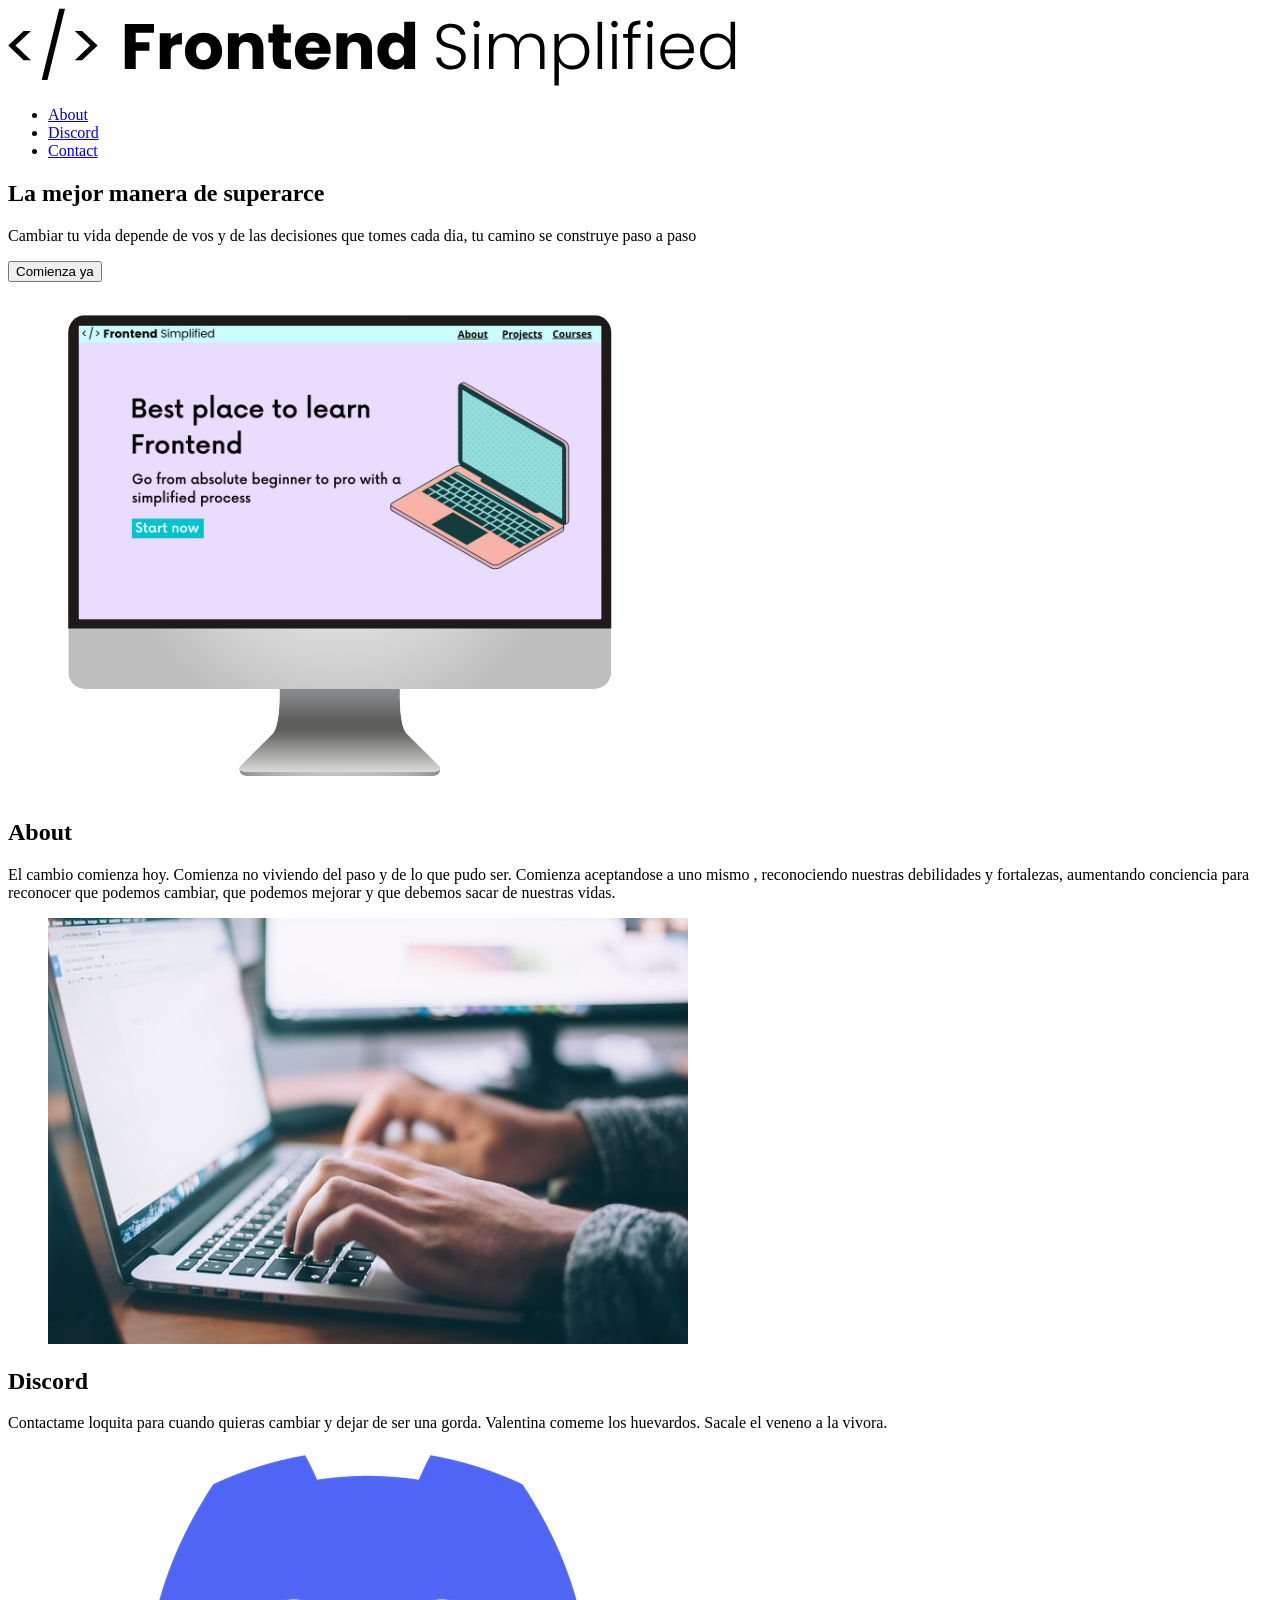
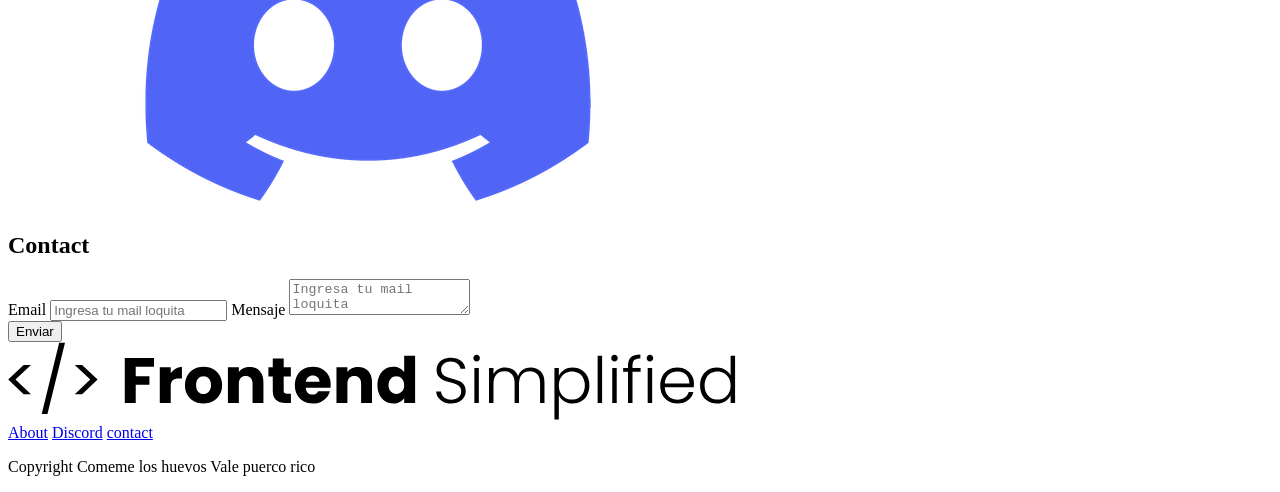
==== pagina12.html @ a51cc314 "ponete loquita" ====
<!DOCTYPE html>
<html lang="en">
<head>
    <meta charset="UTF-8">
    <meta name="viewport" content="width=device-width, initial-scale=1.0">
    <title>Document</title>
</head>
<body>
    <section>
        <nav>
            <img src="./HTML Practise Assets/FES.svg" alt="">
            <ul>
                <li><a href="#about">About</a></li>
                <li><a href="#discord">Discord</a></li>
                <li><a href="#contact">Contact</a></li>
            </ul>
        </nav>
        <header>
            <div>
                <h1>La mejor manera de superarce</h1>
                <p>Cambiar tu vida depende de vos y de las decisiones que tomes cada dia, tu camino se construye paso a paso</p>
                <button>Comienza ya</button>
            </div>
            <figure>
                <img src="./HTML Practise Assets/laptop.png" alt="Home Page Img">
            </figure>
        </header>
    </section>

    <main>
        <section id="about"></section>
          <h2>About</h2>
          <div>
            <p>El cambio comienza hoy.
               Comienza no viviendo del paso y de lo que pudo ser.
               Comienza aceptandose a uno mismo , reconociendo nuestras debilidades y fortalezas, aumentando conciencia para reconocer que podemos cambiar, que podemos mejorar y que debemos sacar de nuestras vidas.
            </p>
          </div> 
          <figure>
            <img src="./HTML Practise Assets/about.jpg" alt="">
          </figure>

        <section id="discord"></section>
          <h2>Discord</h2>
          <div>
            <p>Contactame loquita para cuando quieras cambiar y dejar de ser una gorda.
               Valentina comeme los huevardos.
               Sacale el veneno a la vivora.   
            </p>
          </div>
          <figure>
            <img src="./HTML Practise Assets/discord.png" alt="">
          </figure>

        <section id="contact"></section>
          <h2>Contact</h2>
          <form action="">
            <span>Email</span>
            <input type="text" placeholder="Ingresa tu mail loquita">
            <span>Mensaje</span>
            <textarea type="text" placeholder="Ingresa tu mail loquita"></textarea>
            </form>     
          <button>Enviar</button>

    </main>

    <footer>
        <img src="./HTML Practise Assets/FES.svg" alt="">
        <div>
            <a href="about">About</a>
            <a href="discord">Discord</a>
            <a href="Cotact">contact</a>
        </div>
        <p>Copyright Comeme los huevos Vale puerco rico</p>
    </footer>
</body>
</html>
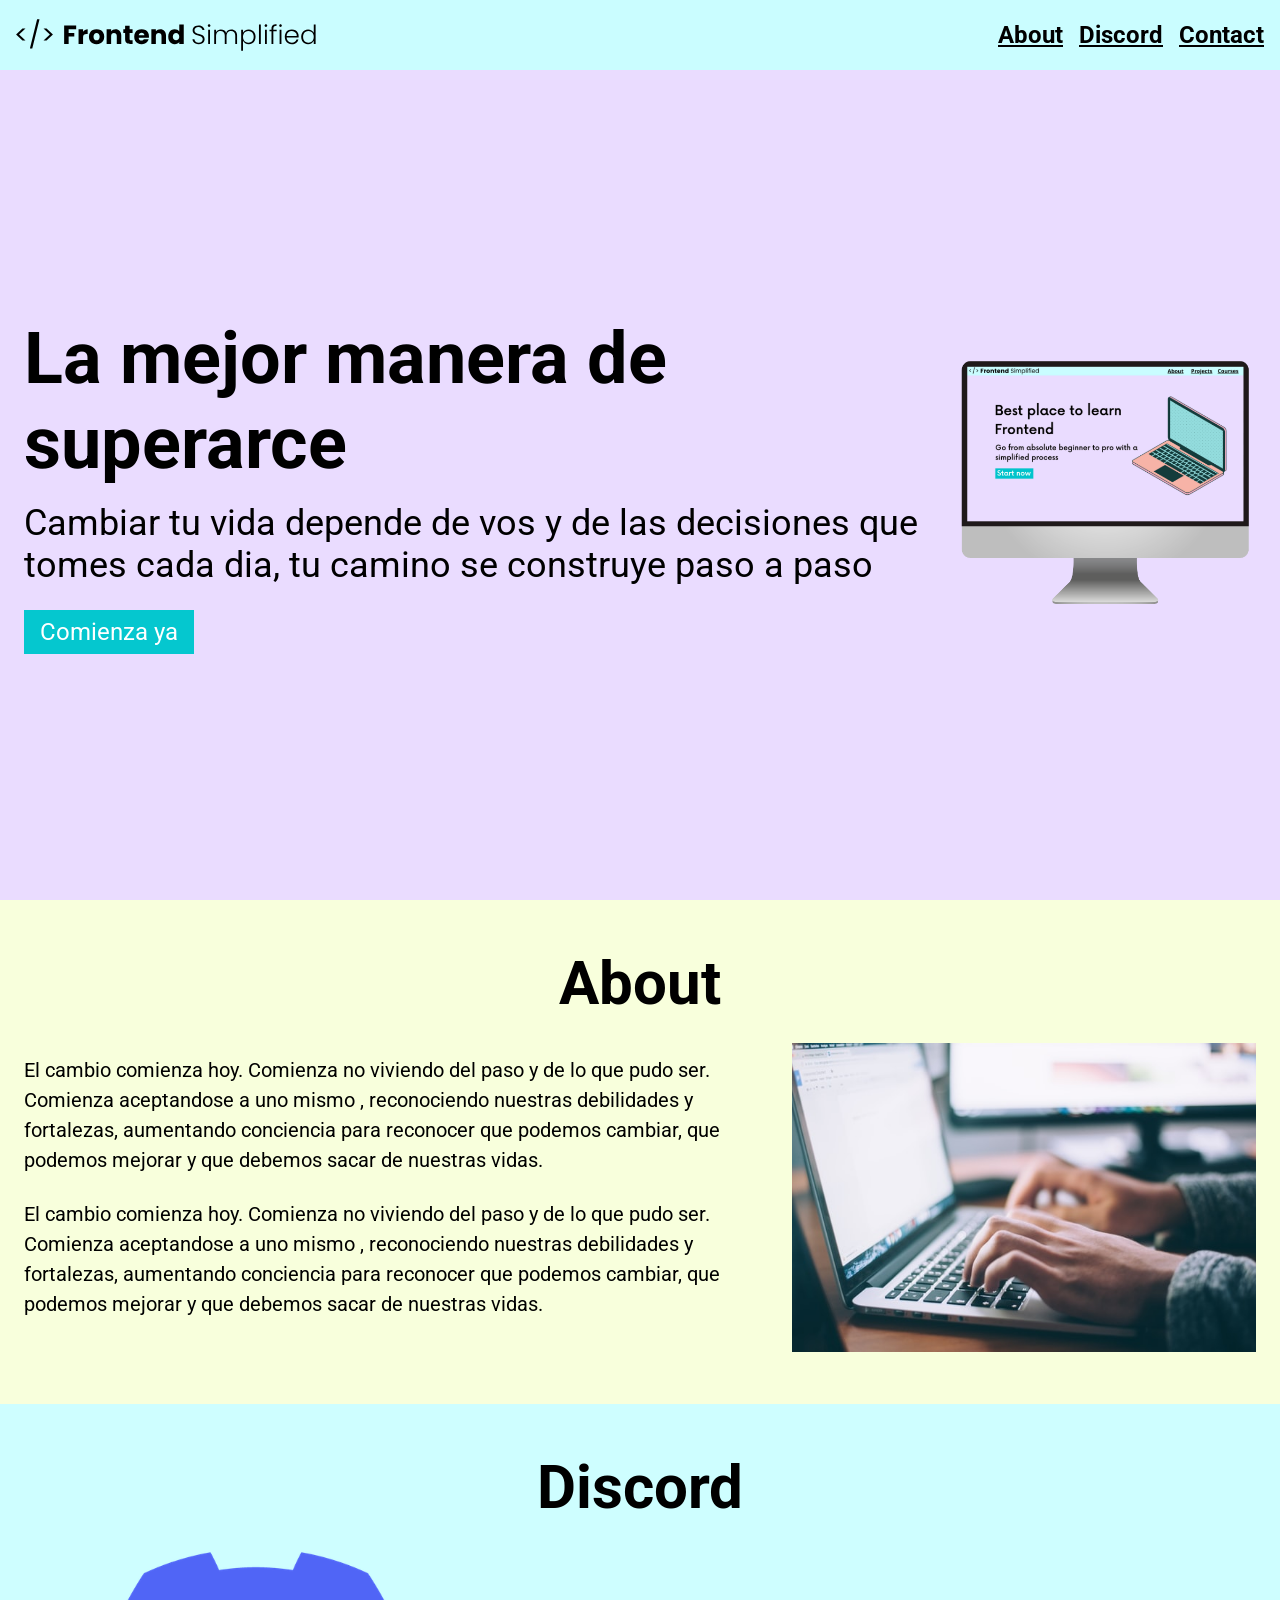
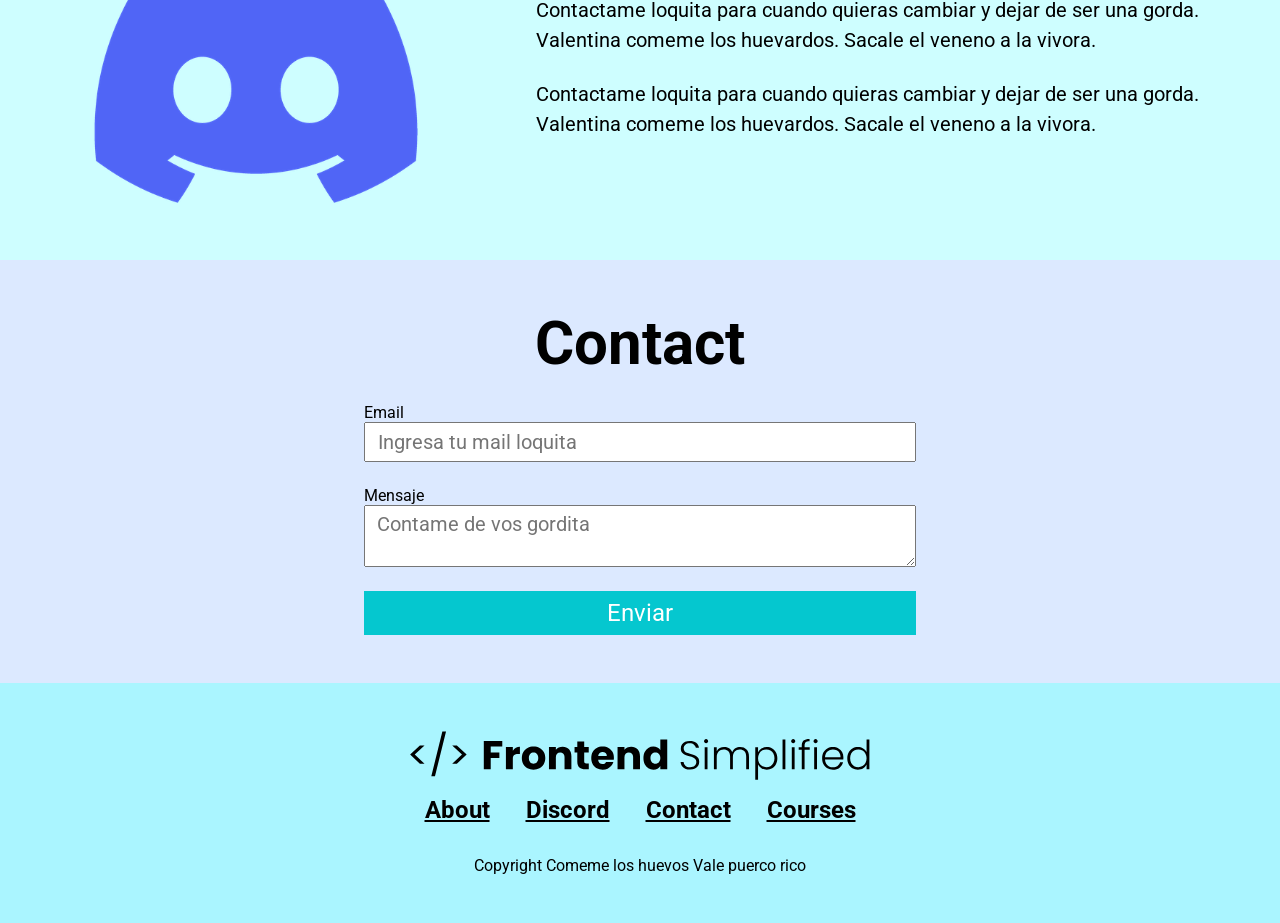
==== commit 05cefa57: "FES" ====
--- a/pagina12.html
+++ b/pagina12.html
@@ -4,11 +4,12 @@
     <meta charset="UTF-8">
     <meta name="viewport" content="width=device-width, initial-scale=1.0">
     <title>Document</title>
+    <link rel="stylesheet" href="./pagina12.css">
 </head>
 <body>
     <section>
         <nav>
-            <img src="./HTML Practise Assets/FES.svg" alt="">
+            <img src="./HTML Practise Assets/FES.svg" class="logo" alt="">
             <ul>
                 <li><a href="#about">About</a></li>
                 <li><a href="#discord">Discord</a></li>
@@ -16,60 +17,79 @@
             </ul>
         </nav>
         <header>
-            <div>
+          <div class="row">
+             <div class="home__description">
                 <h1>La mejor manera de superarce</h1>
-                <p>Cambiar tu vida depende de vos y de las decisiones que tomes cada dia, tu camino se construye paso a paso</p>
-                <button>Comienza ya</button>
-            </div>
-            <figure>
+                <p class="subtitle">Cambiar tu vida depende de vos y de las decisiones que tomes cada dia, tu camino se construye paso a paso</p>
+                <button class="home__description--button">Comienza ya </button>
+             </div>
+             <figure>
                 <img src="./HTML Practise Assets/laptop.png" alt="Home Page Img">
-            </figure>
+             </figure>
+          </div>
         </header>
     </section>
 
     <main>
-        <section id="about"></section>
+        
+      <section id="about">
           <h2>About</h2>
-          <div>
-            <p>El cambio comienza hoy.
+        <div class="row">
+          <div class="section__description">
+          <div class="section__description--wrapper">
+            <p class="about__parrafo">El cambio comienza hoy.
+               Comienza no viviendo del paso y de lo que pudo ser.
+               Comienza aceptandose a uno mismo , reconociendo nuestras debilidades y fortalezas, aumentando conciencia para reconocer que podemos cambiar, que podemos mejorar y que debemos sacar de nuestras vidas.
+            </p>
+            <p class="about__parrafo">El cambio comienza hoy.
                Comienza no viviendo del paso y de lo que pudo ser.
                Comienza aceptandose a uno mismo , reconociendo nuestras debilidades y fortalezas, aumentando conciencia para reconocer que podemos cambiar, que podemos mejorar y que debemos sacar de nuestras vidas.
             </p>
           </div> 
-          <figure>
+          <figure class="about__imagen--wrapper">
             <img src="./HTML Practise Assets/about.jpg" alt="">
           </figure>
+          </div>
+        </div>
+      </section>  
+        
+      <section id="discord">
+          <h2>Discord</h2>
+       <div class="section__description">
+            <figure class="about__imagen--wrapper">
+              <img src="./HTML Practise Assets/discord.png" alt="">
+            </figure>
+          <div class="section__description--wrapper">
+            <p class="about__parrafo">Contactame loquita para cuando quieras cambiar y dejar de ser una gorda.
+               Valentina comeme los huevardos.
+               Sacale el veneno a la vivora.</p>  
+            <p class="about__parrafo">Contactame loquita para cuando quieras cambiar y dejar de ser una gorda.
+               Valentina comeme los huevardos.
+               Sacale el veneno a la vivora.</p>
+          </div>
+       </div>
+      </section>
 
-        <section id="discord"></section>
-          <h2>Discord</h2>
-          <div>
-            <p>Contactame loquita para cuando quieras cambiar y dejar de ser una gorda.
-               Valentina comeme los huevardos.
-               Sacale el veneno a la vivora.   
-            </p>
-          </div>
-          <figure>
-            <img src="./HTML Practise Assets/discord.png" alt="">
-          </figure>
-
-        <section id="contact"></section>
+      <section id="contact">
           <h2>Contact</h2>
-          <form action="">
+          <form>
             <span>Email</span>
-            <input type="text" placeholder="Ingresa tu mail loquita">
+            <input type="email" placeholder="Ingresa tu mail loquita">
             <span>Mensaje</span>
-            <textarea type="text" placeholder="Ingresa tu mail loquita"></textarea>
-            </form>     
+            <textarea type="text" placeholder="Contame de vos gordita"></textarea>
           <button>Enviar</button>
+          </form>   
+      </section>
 
     </main>
 
     <footer>
-        <img src="./HTML Practise Assets/FES.svg" alt="">
-        <div>
-            <a href="about">About</a>
-            <a href="discord">Discord</a>
-            <a href="Cotact">contact</a>
+        <img class="footer__logo" src="./HTML Practise Assets/FES.svg" alt="">
+        <div class="footer__link">
+            <a class="footer__link" href="Cotact">About</a>
+            <a class="footer__link" href="Cotact">Discord</a>
+            <a class="footer__link" href="Cotact">Contact</a>
+            <a class="footer__link" href="Cotact">Courses</a>
         </div>
         <p>Copyright Comeme los huevos Vale puerco rico</p>
     </footer>
--- a/pagina12.css
+++ b/pagina12.css
@@ -0,0 +1,237 @@
+@import url('https://fonts.googleapis.com/css2?family=Roboto:ital,wght@0,100..900;1,100..900&display=swap');
+
+*{
+    padding: 0;
+    margin: 0;
+    box-sizing: border-box;
+    font-family: "Roboto", sans-serif;
+ }
+
+ nav {
+    height: 70px;
+    display: flex;
+    justify-content: space-between;
+    align-items: center;
+    padding: 0px 16px;
+    background-color: #cafdff;
+ }
+
+ header{
+    background-color: #eadcff;
+    height:  calc(100vh - 70px);
+    padding: 24px;
+    display: flex;
+    align-items: center;
+    justify-content: center;
+ }
+
+ h1{ 
+    font-size: 72px;
+ }
+
+ .subtitle{
+    font-size: 36px;
+    margin: 16px 0px 24px 0px;
+ }
+
+ button{
+    background-color: #05c7cf;
+    color: white;
+    border: none;
+    padding: 8px 16px;
+    font-size: 24px;
+    cursor: pointer;
+ }
+
+ a{
+    color: black;
+    font-size: 24px;
+    font-weight: 700;
+ }
+
+ .logo{
+    width: 300px;
+ }
+
+ ul{
+    display: flex;
+ }
+
+ li{
+    list-style-type: none;
+    padding-left: 16px;
+ }
+
+ .row{
+    width: 100%;
+    max-width: 1300px;
+    display: flex;
+    align-items: center;
+    justify-content: center;
+    margin: 0 auto;
+ }
+
+#about,
+#discord,
+#contact,
+footer{
+   padding: 48px 0px;
+}
+
+/*
+#about
+*/
+
+ #about{
+      background-color: #f8ffdc;
+ }
+
+ h2{
+   font-size: 60px;
+   text-align: center;
+   margin-bottom: 24px;
+}
+
+
+.section__description{
+   display: flex;
+   justify-content: center;
+   align-items: center;
+}
+
+.about__imagen--wrapper{
+   width: 40%;
+   padding: 0 24px;
+}
+
+img{
+   width: 100%;
+}
+
+.section__description--wrapper{
+   width: 60%;
+   padding: 0px 24px;
+}
+
+.about__parrafo{
+   font-size: 20px;
+   line-height: 1.5;
+   margin-bottom: 24px;
+}
+
+/*
+#discord
+*/
+
+#discord{
+   background-color: #cefeff;
+}
+
+/*
+#contact
+*/
+
+#contact{
+   background-color: #dce9ff;
+}
+
+form{
+   width: 100%;
+   max-width: 600px;
+   display: flex;
+   flex-direction: column;
+   margin: 0 auto;
+   padding: 0 24px;
+}
+
+input,textarea{
+   margin-bottom: 24px;
+   font-size: 20px;
+   padding: 6px 12px;
+}
+
+/*
+#footer
+*/
+
+footer{
+   background-color: #aaf5ff;
+   display: flex;
+   flex-direction: column ;
+   align-items: center;
+}
+
+.footer__logo{
+   max-width: 460px;
+   margin-bottom: 16px;
+}
+
+.footer__link{
+   margin-bottom: 32px;
+}
+
+.footer__link{
+   padding: 0 16px;
+}
+
+@media (max-width: 728px) {
+   .row { 
+      flex-direction: column;
+   }
+
+   .home__description{
+     margin-bottom: 24px;
+     display: flex;
+     flex-direction: column;
+     align-items: center;
+   }
+
+   .home__description--button{
+      max-width: 240px;
+   }
+
+   h1{
+      text-align: center;
+      font-size: 60px;
+   }
+
+   .subtitle {
+      font-size: 28px;
+      text-align: center;
+   }
+
+   ul {
+      display: none;
+   }
+
+   .section__description{
+      flex-direction: column;
+      align-items: center;
+   }
+
+   .section__description--wrapper{
+      width: 100%;
+   }
+
+   .about__imagen--wrapper{
+      width: 100%;
+   }
+
+   #discord .section__description{
+      flex-direction: column-reverse;
+   }
+   
+   footer{
+      padding: 48px 24px;
+   }
+
+   .footer__logo {
+      max-width: 360px;
+   }
+
+   .footer__link{
+      padding: 0 4px;
+      font-size: 18px;
+      margin-bottom: 24px;
+   }
+} 
